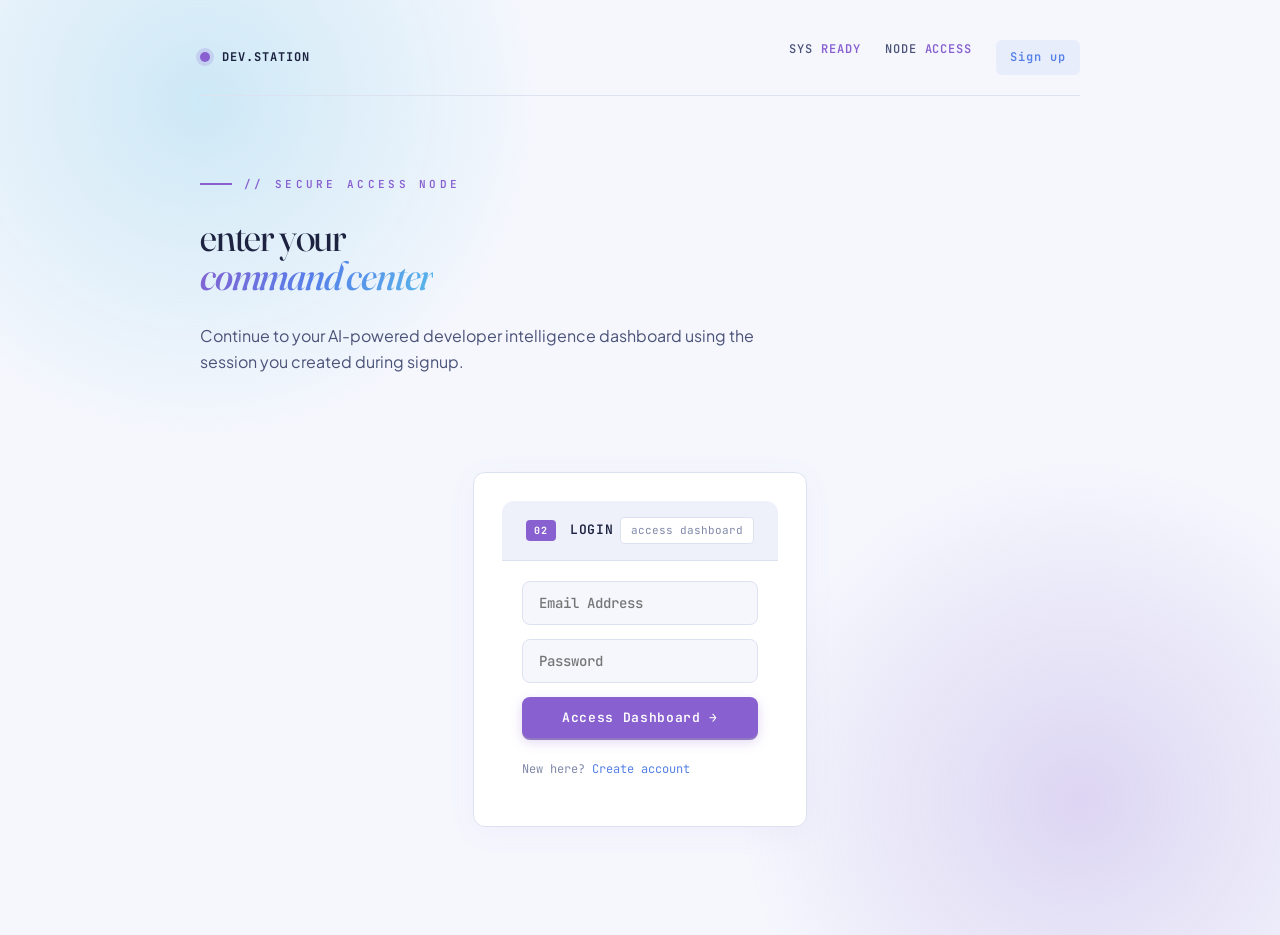
==== index.html @ d7224a15 "changes made for docker jenkins" ====
<!DOCTYPE html>
<html lang="en">
<head>
<meta charset="UTF-8" />
<meta name="viewport" content="width=device-width, initial-scale=1.0" />
<title>DEV.STATION // Login</title>
<link rel="preconnect" href="https://fonts.googleapis.com">
<link rel="preconnect" href="https://fonts.gstatic.com" crossorigin>
<link href="https://fonts.googleapis.com/css2?family=Fraunces:opsz,wght@9..144,400;9..144,500;9..144,700;9..144,900&family=JetBrains+Mono:wght@300;400;500;600;700&family=Plus+Jakarta+Sans:wght@400;500;600;700&display=swap" rel="stylesheet">
<link rel="stylesheet" href="style.css" />
<link rel="icon" href="data:image/svg+xml,<svg xmlns='http://www.w3.org/2000/svg' viewBox='0 0 16 16'><text y='14' font-size='16' fill='%235680E9'>&lt;/&gt;</text></svg>" />
</head>
<body data-page="login">

<div class="wrapper auth-shell">

    <div class="top-bar">
        <div class="logo">
            <span class="logo-dot"></span>
            <span>DEV.STATION</span>
        </div>
        <div class="status-bar">
            <span>SYS <b>READY</b></span>
            <span>NODE <b>ACCESS</b></span>
            <a class="gh-link auth-link" href="signup.html">Sign up</a>
        </div>
    </div>

    <section class="hero auth-hero">
        <div class="hero-label">// secure access node</div>
        <h1>enter your<br><em>command center</em></h1>
        <p>Continue to your AI-powered developer intelligence dashboard using the session you created during signup.</p>
    </section>

    <section class="panel auth-panel">
        <div class="panel-header">
            <div style="display:flex;gap:14px;align-items:center;">
                <span class="panel-tag">02</span>
                <span class="panel-title">Login</span>
            </div>
            <span class="panel-meta">access dashboard</span>
        </div>

        <div class="panel-body">
            <form id="loginForm" class="scan-grid auth-grid">
                <input type="email" id="loginEmail" placeholder="Email Address" autocomplete="email" required>
                <input type="password" id="loginPassword" placeholder="Password" autocomplete="current-password" required>
                <button type="submit" class="auth-submit">Access Dashboard &rarr;</button>
            </form>

            <div id="loginMsg" class="auth-message"></div>

            <div class="auth-footer-note">
                New here?
                <a href="signup.html">Create account</a>
            </div>
        </div>
    </section>

</div>

<script src="script.js"></script>

</body>
</html>
---- style.css ----
:root {
    --indigo: #5680E9;
    --sky:    #5AB9EA;
    --sky-2:  #84CEEB;
    --lilac:  #C1C8E4;
    --purple: #8860D0;

    --bg:       #f5f7fd;
    --bg-soft:  #eef1fa;
    --surface:  #ffffff;
    --ink:      #1c2240;
    --ink-mid:  #4a5278;
    --ink-soft: #8089a8;
    --border:   #dde2f1;
    --border-strong: var(--lilac);
    --success:  #3dbf81;
    --amber:    #f5a623;
    --error:    #e25a78;

    --mono:    'JetBrains Mono', ui-monospace, monospace;
    --sans:    'Plus Jakarta Sans', system-ui, sans-serif;
    --display: 'Fraunces', Georgia, serif;
}

* { box-sizing: border-box; margin: 0; padding: 0; }

html, body {
    background: var(--bg);
    color: var(--ink);
    font-family: var(--sans);
    line-height: 1.55;
}
body {
    min-height: 100vh;
    overflow-x: hidden;
    position: relative;
    padding: 40px 32px 80px;
}

body::before {
    content: '';
    position: fixed;
    top: -300px; left: -200px;
    width: 800px; height: 800px;
    background: radial-gradient(circle, rgba(132, 206, 235, 0.35), transparent 60%);
    pointer-events: none;
    z-index: 0;
    animation: float1 18s ease-in-out infinite;
}
body::after {
    content: '';
    position: fixed;
    bottom: -300px; right: -200px;
    width: 800px; height: 800px;
    background: radial-gradient(circle, rgba(136, 96, 208, 0.22), transparent 60%);
    pointer-events: none;
    z-index: 0;
    animation: float2 22s ease-in-out infinite;
}
@keyframes float1 {
    0%, 100% { transform: translate(0,0); }
    50% { transform: translate(60px, 40px); }
}
@keyframes float2 {
    0%, 100% { transform: translate(0,0); }
    50% { transform: translate(-50px, -30px); }
}

.wrapper { max-width: 1280px; margin: 0 auto; position: relative; z-index: 1; }

.top-bar {
    display: flex;
    justify-content: space-between;
    align-items: center;
    padding-bottom: 20px;
    border-bottom: 1px solid var(--border);
    margin-bottom: 56px;
    font-family: var(--mono);
    font-size: 12px;
    font-weight: 500;
    letter-spacing: 0.08em;
    color: var(--ink-mid);
}
.logo {
    display: flex; align-items: center; gap: 12px;
    color: var(--ink); font-weight: 700;
}
.logo-dot {
    width: 10px; height: 10px;
    background: var(--purple);
    border-radius: 50%;
    box-shadow: 0 0 0 4px rgba(136, 96, 208, 0.18);
    animation: blink 2.4s ease-in-out infinite;
}
@keyframes blink {
    0%, 100% { opacity: 1; }
    50% { opacity: 0.5; }
}
.status-bar { display: flex; gap: 24px; }
.status-bar b { color: var(--purple); font-weight: 600; }

.hero { margin-bottom: 72px; }
.hero-label {
    font-family: var(--mono);
    font-size: 11px;
    color: var(--purple);
    font-weight: 600;
    letter-spacing: 0.3em;
    margin-bottom: 24px;
    display: flex; align-items: center; gap: 12px;
    text-transform: uppercase;
}
.hero-label::before {
    content: '';
    width: 32px; height: 1.5px;
    background: var(--purple);
}
.hero h1 {
    font-family: var(--display);
    font-size: clamp(48px, 8vw, 92px);
    line-height: 0.98;
    letter-spacing: -0.03em;
    font-weight: 400;
    margin-bottom: 28px;
    color: var(--ink);
    font-variation-settings: "opsz" 144;
}
.hero h1 em {
    font-style: italic;
    font-weight: 500;
    background: linear-gradient(120deg, var(--purple), var(--indigo) 50%, var(--sky));
    -webkit-background-clip: text;
    background-clip: text;
    -webkit-text-fill-color: transparent;
}
.hero p {
    max-width: 560px;
    color: var(--ink-mid);
    font-size: 16px;
    line-height: 1.65;
}

.panel {
    background: var(--surface);
    border: 1px solid var(--border);
    border-radius: 12px;
    margin-bottom: 28px;
    position: relative;
    transition: all 0.25s ease;
    box-shadow: 0 1px 2px rgba(28, 34, 64, 0.04);
}
.panel:hover {
    border-color: var(--border-strong);
    box-shadow: 0 8px 32px rgba(136, 96, 208, 0.08);
}

.panel-header {
    display: flex;
    justify-content: space-between;
    align-items: center;
    padding: 16px 24px;
    border-bottom: 1px solid var(--border);
    background: var(--bg-soft);
    border-radius: 12px 12px 0 0;
}
.panel-tag {
    font-family: var(--mono);
    background: var(--purple);
    color: white;
    font-size: 10px;
    font-weight: 700;
    letter-spacing: 0.1em;
    padding: 3px 8px;
    border-radius: 4px;
}
.panel-title {
    font-family: var(--mono);
    font-size: 13px;
    font-weight: 600;
    letter-spacing: 0.05em;
    color: var(--ink);
    text-transform: uppercase;
}
.panel-meta {
    font-family: var(--mono);
    font-size: 11px;
    color: var(--ink-soft);
    background: var(--surface);
    padding: 4px 10px;
    border-radius: 4px;
    border: 1px solid var(--border);
}
.panel-body { padding: 28px 24px; }

.input-row { display: flex; gap: 12px; margin-bottom: 4px; }
input[type="text"], input[type="email"], input[type="password"], textarea {
    flex: 1;
    background: var(--bg);
    border: 1.5px solid var(--border);
    color: var(--ink);
    padding: 12px 16px;
    font-family: var(--mono);
    font-size: 14px;
    font-weight: 500;
    outline: none;
    border-radius: 8px;
    transition: all 0.2s ease;
}
input[type="text"]::placeholder, textarea::placeholder {
    color: var(--ink-soft);
    font-weight: 400;
}
input[type="text"]:focus, textarea:focus {
    border-color: var(--indigo);
    background: var(--surface);
    box-shadow: 0 0 0 3px rgba(86, 128, 233, 0.15);
}

button {
    background: var(--purple);
    border: none;
    color: white;
    padding: 12px 24px;
    font-family: var(--mono);
    font-size: 13px;
    font-weight: 600;
    letter-spacing: 0.05em;
    cursor: pointer;
    border-radius: 8px;
    transition: all 0.2s ease;
    white-space: nowrap;
    box-shadow: 0 2px 0 rgba(86, 50, 156, 0.6), 0 4px 12px rgba(136, 96, 208, 0.25);
}
button:hover {
    transform: translateY(-1px);
    box-shadow: 0 3px 0 rgba(86, 50, 156, 0.6), 0 8px 20px rgba(136, 96, 208, 0.35);
}
button:active { transform: translateY(1px); }
button:disabled {
    opacity: 0.6;
    cursor: not-allowed;
    pointer-events: none;
    box-shadow: none;
}
button.indigo {
    background: var(--indigo);
    box-shadow: 0 2px 0 rgba(54, 81, 175, 0.6), 0 4px 12px rgba(86, 128, 233, 0.25);
}
button.indigo:hover {
    box-shadow: 0 3px 0 rgba(54, 81, 175, 0.6), 0 8px 20px rgba(86, 128, 233, 0.35);
}

.result-block { margin-top: 24px; animation: fadeIn 0.35s ease; }
@keyframes fadeIn {
    from { opacity: 0; transform: translateY(6px); }
    to { opacity: 1; transform: translateY(0); }
}

.gh-card {
    display: grid;
    grid-template-columns: 120px 1fr;
    gap: 28px;
    padding: 24px;
    background: linear-gradient(135deg, var(--bg-soft), var(--surface));
    border: 1px solid var(--border);
    border-radius: 10px;
    align-items: center;
}
.gh-avatar {
    width: 120px; height: 120px;
    border-radius: 50%;
    overflow: hidden;
    border: 3px solid var(--surface);
    box-shadow: 0 4px 16px rgba(136, 96, 208, 0.2), 0 0 0 2px var(--purple);
}
.gh-avatar img { width: 100%; height: 100%; object-fit: cover; display: block; }
.gh-name {
    font-family: var(--display);
    font-size: 28px;
    font-weight: 500;
    margin-bottom: 2px;
    letter-spacing: -0.01em;
    color: var(--ink);
    font-variation-settings: "opsz" 36;
}
.gh-username {
    font-family: var(--mono);
    color: var(--indigo);
    font-size: 13px;
    font-weight: 500;
    margin-bottom: 20px;
}
.gh-username::before { content: '@'; opacity: 0.6; }
.gh-stats { display: flex; gap: 32px; margin-bottom: 20px; }
.gh-stat-label {
    font-family: var(--mono);
    font-size: 10px;
    color: var(--ink-soft);
    letter-spacing: 0.15em;
    text-transform: uppercase;
    margin-bottom: 4px;
    font-weight: 500;
}
.gh-stat-value {
    font-family: var(--display);
    font-size: 28px;
    font-weight: 600;
    color: var(--purple);
    font-variant-numeric: tabular-nums;
    font-variation-settings: "opsz" 36;
    line-height: 1;
}
.gh-link {
    display: inline-flex;
    align-items: center;
    gap: 8px;
    color: var(--indigo);
    text-decoration: none;
    font-family: var(--mono);
    font-size: 12px;
    font-weight: 600;
    padding: 8px 14px;
    border-radius: 6px;
    background: rgba(86, 128, 233, 0.08);
    transition: all 0.2s;
}
.gh-link:hover { background: var(--indigo); color: white; }

.contest-rail {
    display: flex;
    gap: 16px;
    overflow-x: auto;
    padding: 4px 4px 16px;
    scrollbar-width: thin;
    scrollbar-color: var(--lilac) transparent;
}
.contest-rail::-webkit-scrollbar { height: 6px; }
.contest-rail::-webkit-scrollbar-track { background: var(--bg-soft); border-radius: 3px; }
.contest-rail::-webkit-scrollbar-thumb { background: var(--lilac); border-radius: 3px; }
.contest-card {
    min-width: 280px;
    max-width: 280px;
    background: var(--surface);
    border: 1px solid var(--border);
    border-radius: 10px;
    padding: 20px;
    flex-shrink: 0;
    transition: all 0.25s ease;
    position: relative;
}
.contest-card:hover {
    border-color: var(--sky);
    transform: translateY(-4px);
    box-shadow: 0 12px 32px rgba(90, 185, 234, 0.18);
}
.contest-phase {
    display: inline-block;
    font-family: var(--mono);
    font-size: 10px;
    font-weight: 700;
    letter-spacing: 0.1em;
    padding: 4px 10px;
    margin-bottom: 14px;
    text-transform: uppercase;
    border-radius: 4px;
}
.phase-BEFORE  { background: rgba(132, 206, 235, 0.25); color: #2d7da6; }
.phase-CODING  { background: rgba(61, 191, 129, 0.18); color: #2a8c5a; animation: pulseGreen 1.6s infinite; }
.phase-FINISHED{ background: var(--bg-soft); color: var(--ink-soft); }
.phase-default { background: rgba(136, 96, 208, 0.15); color: var(--purple); }
@keyframes pulseGreen {
    0%, 100% { box-shadow: 0 0 0 0 rgba(61, 191, 129, 0.4); }
    50% { box-shadow: 0 0 0 6px rgba(61, 191, 129, 0); }
}
.contest-name {
    font-family: var(--sans);
    font-size: 15px;
    font-weight: 600;
    line-height: 1.4;
    margin-bottom: 18px;
    min-height: 42px;
    color: var(--ink);
}
.contest-duration {
    font-family: var(--mono);
    font-size: 11px;
    color: var(--ink-soft);
    letter-spacing: 0.1em;
    text-transform: uppercase;
    padding-top: 14px;
    border-top: 1px dashed var(--border);
}
.contest-duration b {
    color: var(--indigo);
    font-weight: 700;
    font-size: 16px;
    display: block;
    margin-top: 4px;
    letter-spacing: 0;
    text-transform: none;
    font-family: var(--display);
    font-variation-settings: "opsz" 24;
}

/* AI REVIEW WORKBENCH (pythontutor-style) */
.review-workbench {
    display: grid;
    grid-template-columns: 1fr 1fr;
    gap: 18px;
    margin-bottom: 20px;
    min-height: 580px;
}
.workbench-pane {
    display: flex;
    flex-direction: column;
    background: var(--surface);
    border: 1.5px solid var(--border);
    border-radius: 10px;
    overflow: hidden;
    transition: border-color 0.2s;
}
.workbench-pane:focus-within { border-color: var(--indigo); }
.pane-header {
    display: flex;
    justify-content: space-between;
    align-items: center;
    padding: 12px 16px;
    background: var(--bg-soft);
    border-bottom: 1px solid var(--border);
    font-family: var(--mono);
    font-size: 11px;
    font-weight: 600;
    letter-spacing: 0.08em;
    text-transform: uppercase;
    color: var(--ink-mid);
}
.pane-header .pane-label { display: flex; align-items: center; gap: 8px; }
.pane-header .pane-label::before {
    content: '';
    width: 8px; height: 8px;
    border-radius: 50%;
    background: var(--purple);
}
.pane-header.input-pane .pane-label::before { background: var(--indigo); }
.pane-header.output-pane .pane-label::before { background: var(--purple); }
.pane-stat { color: var(--ink-soft); font-weight: 500; font-size: 10px; }

.editor-area {
    flex: 1;
    position: relative;
    display: flex;
    overflow: hidden;
}
.line-gutter {
    background: var(--bg);
    color: var(--ink-soft);
    font-family: var(--mono);
    font-size: 13px;
    line-height: 1.7;
    padding: 18px 10px 18px 14px;
    text-align: right;
    user-select: none;
    border-right: 1px solid var(--border);
    min-width: 44px;
    font-variant-numeric: tabular-nums;
    overflow: hidden;
    white-space: pre;
}
.code-editor {
    flex: 1;
    background: var(--surface);
    border: none;
    outline: none;
    padding: 18px;
    font-family: var(--mono);
    font-size: 13px;
    line-height: 1.7;
    color: var(--ink);
    resize: none;
    width: 100%;
    height: 100%;
    border-radius: 0;
    white-space: pre;
    overflow: auto;
    tab-size: 4;
}
.code-editor:focus { box-shadow: none; }

.review-output {
    flex: 1;
    overflow-y: auto;
    padding: 20px 22px;
    font-family: var(--sans);
    font-size: 14px;
    line-height: 1.7;
    color: var(--ink);
    white-space: normal;
    word-break: break-word;
    scrollbar-width: thin;
    scrollbar-color: var(--lilac) transparent;
}
.review-output::-webkit-scrollbar { width: 8px; }
.review-output::-webkit-scrollbar-thumb { background: var(--lilac); border-radius: 4px; }
.review-output h3 {
    font-family: var(--display);
    font-weight: 600;
    font-size: 17px;
    margin: 18px 0 8px;
    color: var(--purple);
    font-variation-settings: "opsz" 24;
}
.review-output h3:first-child { margin-top: 0; }
.review-output strong { color: var(--purple); font-weight: 700; }
.review-output em { color: var(--indigo); font-style: normal; font-weight: 600; }
.review-output code {
    background: rgba(86, 128, 233, 0.1);
    color: var(--indigo);
    padding: 2px 6px;
    border-radius: 4px;
    font-family: var(--mono);
    font-size: 12.5px;
    font-weight: 500;
}
.review-output pre {
    background: var(--bg-soft);
    border: 1px solid var(--border);
    padding: 12px 14px;
    border-radius: 6px;
    overflow-x: auto;
    margin: 10px 0;
    font-family: var(--mono);
    font-size: 12.5px;
    line-height: 1.6;
}
.review-output ul, .review-output ol { padding-left: 22px; margin: 6px 0 12px; }
.review-output li { margin-bottom: 4px; }
.review-output p { margin-bottom: 8px; }

.empty-output {
    height: 100%;
    display: flex;
    flex-direction: column;
    align-items: center;
    justify-content: center;
    color: var(--ink-soft);
    gap: 14px;
    padding: 40px 24px;
    text-align: center;
}
.empty-output .icon {
    width: 56px; height: 56px;
    border-radius: 50%;
    background: linear-gradient(135deg, var(--sky-2), var(--purple));
    display: flex; align-items: center; justify-content: center;
    color: white; font-size: 18px;
    font-family: var(--mono);
    font-weight: 700;
    letter-spacing: 0.05em;
    opacity: 0.9;
}
.empty-output h4 {
    font-family: var(--display);
    font-size: 19px;
    color: var(--ink);
    font-weight: 600;
    font-variation-settings: "opsz" 24;
}
.empty-output p {
    font-family: var(--mono);
    font-size: 12px;
    letter-spacing: 0.05em;
    color: var(--ink-soft);
    max-width: 280px;
}

.workbench-toolbar {
    display: flex;
    justify-content: space-between;
    align-items: center;
    gap: 12px;
    padding-top: 4px;
    flex-wrap: wrap;
}
.toolbar-hint {
    font-family: var(--mono);
    font-size: 11px;
    color: var(--ink-soft);
    letter-spacing: 0.05em;
}
.toolbar-hint kbd {
    background: var(--surface);
    border: 1px solid var(--border);
    border-bottom-width: 2px;
    border-radius: 4px;
    padding: 2px 6px;
    font-size: 10px;
    font-weight: 600;
    color: var(--ink-mid);
    margin: 0 2px;
}

.status-msg {
    padding: 14px 18px;
    border: 1px solid var(--border);
    background: var(--bg-soft);
    font-family: var(--mono);
    font-size: 12px;
    color: var(--ink-mid);
    margin-top: 14px;
    border-radius: 8px;
    display: flex;
    align-items: center;
    gap: 12px;
}
.status-msg.inline { margin: 0; }
.status-msg.error {
    border-color: var(--error);
    background: rgba(226, 90, 120, 0.08);
    color: var(--error);
}
.ascii-loader {
    color: var(--purple);
    font-weight: 700;
    letter-spacing: 0.15em;
}

/* ===================== */
/* LEETCODE PANEL */
/* ===================== */
.leetcode-result { margin-top: 18px; min-height: 80px; }

.leetcode-card {
    padding: 26px;
    background: linear-gradient(135deg, var(--bg-soft), var(--surface));
    border: 1px solid var(--border);
    border-radius: 10px;
    animation: fadeIn 0.4s ease;
}
.leetcode-card h3 {
    font-family: var(--display);
    font-size: 26px;
    font-weight: 500;
    color: var(--ink);
    margin-bottom: 20px;
    letter-spacing: -0.01em;
    font-variation-settings: "opsz" 36;
    display: flex;
    align-items: baseline;
    gap: 6px;
}
.leetcode-card h3::before {
    content: '@';
    color: var(--indigo);
    opacity: 0.55;
    font-family: var(--mono);
    font-size: 17px;
    font-weight: 500;
}

.leetcode-stats {
    display: grid;
    grid-template-columns: repeat(auto-fit, minmax(140px, 1fr));
    gap: 12px;
}
.stat-box {
    background: var(--surface);
    border: 1px solid var(--border);
    border-radius: 8px;
    padding: 14px 16px;
    font-family: var(--mono);
    font-size: 10px;
    color: var(--ink-soft);
    letter-spacing: 0.15em;
    text-transform: uppercase;
    font-weight: 500;
    transition: all 0.2s ease;
}
.stat-box:hover {
    border-color: var(--border-strong);
    transform: translateY(-2px);
    box-shadow: 0 6px 18px rgba(136, 96, 208, 0.1);
}
.stat-box span {
    display: block;
    margin-top: 8px;
    font-family: var(--display);
    font-size: 26px;
    font-weight: 600;
    color: var(--purple);
    letter-spacing: 0;
    text-transform: none;
    font-variant-numeric: tabular-nums;
    font-variation-settings: "opsz" 36;
    line-height: 1.1;
}

/* difficulty color coding: relies on JS render order
   (Total, Easy, Medium, Hard, Ranking, Acceptance) */
.stat-box:nth-child(2) span { color: var(--success); }
.stat-box:nth-child(3) span { color: var(--amber); }
.stat-box:nth-child(4) span { color: var(--error); }
.stat-box:nth-child(5) span { color: var(--indigo); }
.stat-box:nth-child(6) span { color: var(--sky); }

/* placeholder shown before any search */
.placeholder {
    color: var(--ink-soft);
    font-family: var(--mono);
    font-size: 12px;
    letter-spacing: 0.05em;
    text-align: center;
    padding: 28px 16px;
    background: var(--bg-soft);
    border: 1px dashed var(--border);
    border-radius: 8px;
}

/* loading / error states rendered by fetchLeetCodeStats() */
.loading {
    color: var(--indigo);
    font-family: var(--mono);
    font-size: 12px;
    padding: 14px 18px;
    border: 1px solid var(--border);
    border-radius: 8px;
    background: var(--bg-soft);
    letter-spacing: 0.05em;
}
.error-message {
    color: var(--error);
    font-family: var(--mono);
    font-size: 12px;
    padding: 14px 18px;
    border: 1px solid var(--error);
    background: rgba(226, 90, 120, 0.08);
    border-radius: 8px;
    letter-spacing: 0.05em;
}

footer {
    margin-top: 80px;
    padding-top: 24px;
    border-top: 1px solid var(--border);
    font-family: var(--mono);
    font-size: 11px;
    color: var(--ink-soft);
    letter-spacing: 0.08em;
    display: flex;
    justify-content: space-between;
    flex-wrap: wrap;
    gap: 16px;
}
footer .brand-flair {
    background: linear-gradient(90deg, var(--indigo), var(--purple));
    -webkit-background-clip: text;
    background-clip: text;
    -webkit-text-fill-color: transparent;
    font-weight: 700;
}

@media (max-width: 900px) {
    .review-workbench { grid-template-columns: 1fr; min-height: auto; }
    .workbench-pane { min-height: 340px; }
    .dashboard-intro { grid-template-columns: 1fr; }
}
@media (max-width: 720px) {
    body { padding: 24px 16px 60px; }
    .top-bar { flex-direction: column; gap: 14px; align-items: flex-start; }
    .gh-card { grid-template-columns: 1fr; text-align: center; }
    .gh-avatar { margin: 0 auto; }
    .gh-stats { justify-content: center; }
    .input-row { flex-direction: column; }
    .panel-body { padding: 20px 16px; }
    .hero h1 { font-size: 44px; }
    .dashboard-title { font-size: 34px; }
    .readme-grid { grid-template-columns: 1fr; }
    .profile-chip-row { gap: 8px; }
    .profile-chip { width: 100%; text-align: center; }
}
/* ===================== */
/* DEVELOPER SCAN PANEL */
/* ===================== */

.scan-grid {
    display: grid;
    grid-template-columns: repeat(auto-fit, minmax(220px, 1fr));
    gap: 12px;
    margin-bottom: 22px;
}

.scan-card {
    padding: 28px;
    background:
        linear-gradient(
            135deg,
            var(--bg-soft),
            var(--surface)
        );

    border: 1px solid var(--border);
    border-radius: 12px;

    animation: fadeIn 0.35s ease;
}

.scan-top {
    display: flex;
    gap: 22px;
    align-items: center;
    margin-bottom: 26px;
}

.scan-avatar {
    width: 96px;
    height: 96px;
    border-radius: 50%;
    overflow: hidden;

    border: 3px solid var(--surface);

    box-shadow:
        0 4px 18px rgba(136, 96, 208, 0.18),
        0 0 0 2px var(--purple);
}

.scan-avatar img {
    width: 100%;
    height: 100%;
    object-fit: cover;
}

.scan-name {
    font-family: var(--display);
    font-size: 32px;
    font-weight: 600;
    color: var(--ink);

    font-variation-settings: "opsz" 36;
}

.scan-username {
    margin-top: 4px;

    font-family: var(--mono);
    font-size: 12px;

    color: var(--indigo);

    letter-spacing: 0.08em;
}

.scan-stats {
    display: grid;

    grid-template-columns:
        repeat(auto-fit, minmax(160px, 1fr));

    gap: 14px;

    margin-bottom: 22px;
}

.scan-stat {
    background: var(--surface);

    border: 1px solid var(--border);

    border-radius: 10px;

    padding: 16px;
}

.scan-stat-label {
    font-family: var(--mono);

    font-size: 10px;

    text-transform: uppercase;

    letter-spacing: 0.15em;

    color: var(--ink-soft);

    margin-bottom: 8px;
}

.scan-stat-value {
    font-family: var(--display);

    font-size: 30px;

    color: var(--purple);

    font-weight: 600;

    line-height: 1;

    font-variation-settings: "opsz" 36;
}

.persona-list {
    display: flex;
    flex-wrap: wrap;
    gap: 10px;
}

.persona-badge {
    padding: 10px 14px;

    border-radius: 999px;

    background:
        linear-gradient(
            135deg,
            var(--purple),
            var(--indigo)
        );

    color: white;

    font-family: var(--mono);

    font-size: 11px;

    letter-spacing: 0.06em;

    text-transform: uppercase;

    box-shadow:
        0 6px 18px rgba(136, 96, 208, 0.22);
}

.auth-shell {
    max-width: 880px;
    margin: 0 auto;
    min-height: calc(100vh - 120px);
    display: flex;
    flex-direction: column;
    justify-content: center;
    gap: 24px;
}

.auth-hero { text-align: left; }
.auth-panel { padding: 28px; box-shadow: 0 6px 30px rgba(136,96,208,0.06); }
.auth-panel .panel-body { padding: 20px; }
.auth-hero h1 { font-size: 40px; }

/* Password helpers for signup/login */
.password-meta {
    display: flex;
    gap: 10px;
    align-items: center;
    margin-top: 8px;
}
.password-strength {
    font-family: var(--mono);
    font-size: 12px;
    color: var(--ink-soft);
}
.small-ghost {
    background: transparent;
    border: 1px solid var(--border);
    color: var(--indigo);
    padding: 6px 10px;
    border-radius: 6px;
    font-family: var(--mono);
    font-size: 12px;
    cursor: pointer;
}
.small-ghost:hover { background: rgba(86,128,233,0.06); }

.auth-hero,
.dashboard-hero {
    max-width: 860px;
}

.auth-panel {
    max-width: 860px;
    margin-left: auto;
    margin-right: auto;
}

.auth-grid {
    grid-template-columns: repeat(auto-fit, minmax(220px, 1fr));
    gap: 14px;
}

.auth-submit {
    grid-column: 1 / -1;
    width: 100%;
}

.auth-message {
    margin-top: 16px;
}

.auth-footer-note {
    margin-top: 18px;
    font-family: var(--mono);
    font-size: 12px;
    color: var(--ink-soft);
}

.auth-footer-note a,
.auth-link {
    color: var(--indigo);
    text-decoration: none;
}

.dashboard-intro {
    display: grid;
    grid-template-columns: minmax(0, 1.35fr) minmax(260px, 0.65fr);
    gap: 18px;
    margin-bottom: 24px;
}

.dashboard-title {
    font-family: var(--display);
    font-size: clamp(32px, 4vw, 48px);
    line-height: 1.05;
    color: var(--ink);
    letter-spacing: -0.03em;
    font-weight: 500;
    margin-bottom: 12px;
    font-variation-settings: "opsz" 48;
}

.dashboard-subtitle {
    max-width: 640px;
    color: var(--ink-mid);
    font-family: var(--sans);
    line-height: 1.65;
    margin-bottom: 14px;
}

.dashboard-sidecard {
    padding: 20px;
    border: 1px solid var(--border);
    border-radius: 10px;
    background: linear-gradient(135deg, var(--bg-soft), var(--surface));
}

.dashboard-sidecard-title {
    font-family: var(--mono);
    font-size: 11px;
    text-transform: uppercase;
    letter-spacing: 0.16em;
    color: var(--purple);
    margin-bottom: 10px;
    font-weight: 700;
}

.dashboard-sidecard p {
    font-family: var(--mono);
    font-size: 12px;
    line-height: 1.7;
    color: var(--ink-mid);
}

.profile-chip-row {
    display: flex;
    flex-wrap: wrap;
    gap: 10px;
}

.profile-chip {
    padding: 8px 12px;
    border-radius: 999px;
    background: rgba(86, 128, 233, 0.08);
    border: 1px solid rgba(86, 128, 233, 0.2);
    color: var(--indigo);
    font-family: var(--mono);
    font-size: 11px;
    letter-spacing: 0.06em;
}

.readme-section {
    margin-top: 6px;
}

.readme-grid {
    display: grid;
    grid-template-columns: repeat(auto-fit, minmax(280px, 1fr));
    gap: 14px;
}

.readme-card {
    padding: 14px;
    background: linear-gradient(135deg, var(--bg-soft), var(--surface));
    border: 1px solid var(--border);
    border-radius: 10px;
}

.readme-card-label {
    font-family: var(--mono);
    font-size: 10px;
    text-transform: uppercase;
    letter-spacing: 0.18em;
    color: var(--ink-soft);
    margin-bottom: 10px;
}

.readme-card img {
    width: 100%;
    display: block;
    border-radius: 8px;
}

.scan-card-compact .scan-stats {
    margin-bottom: 18px;
}

.scan-copy {
    min-width: 0;
}

.scan-kicker {
    font-family: var(--mono);
    font-size: 10px;
    text-transform: uppercase;
    letter-spacing: 0.18em;
    color: var(--ink-soft);
    margin-bottom: 8px;
}

.scan-summary {
    margin: 10px 0 14px;
    font-family: var(--sans);
    color: var(--ink-mid);
    line-height: 1.6;
}

.scan-copy .gh-link {
    margin-top: 2px;
}

.scan-card .placeholder {
    width: 100%;
    text-align: left;
}
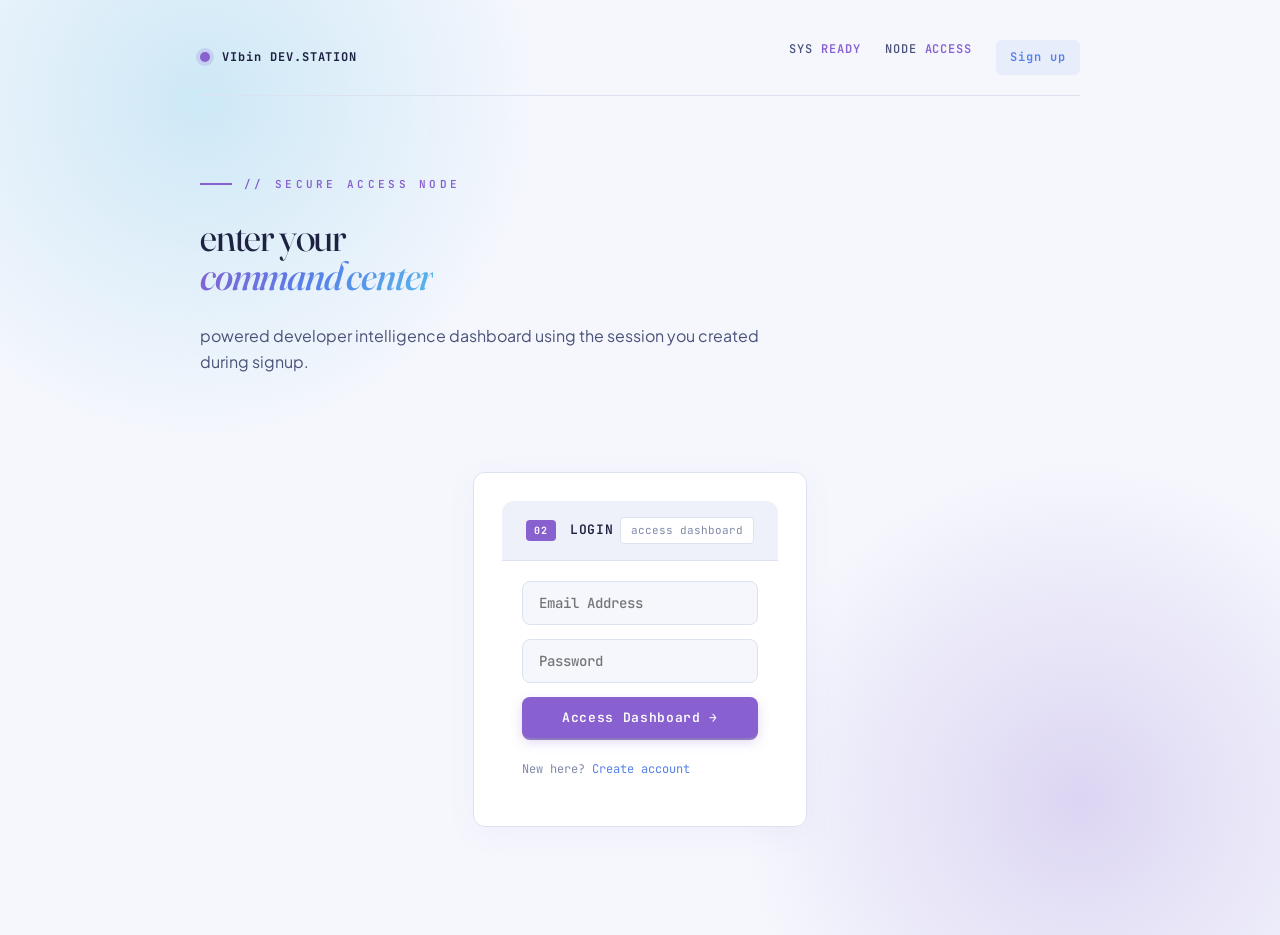
==== commit 1a67c2c5: "testing webhook" ====
--- a/index.html
+++ b/index.html
@@ -17,7 +17,7 @@
     <div class="top-bar">
         <div class="logo">
             <span class="logo-dot"></span>
-            <span>DEV.STATION</span>
+            <span>VIbin DEV.STATION</span>
         </div>
         <div class="status-bar">
             <span>SYS <b>READY</b></span>
@@ -29,7 +29,7 @@
     <section class="hero auth-hero">
         <div class="hero-label">// secure access node</div>
         <h1>enter your<br><em>command center</em></h1>
-        <p>Continue to your AI-powered developer intelligence dashboard using the session you created during signup.</p>
+        <p>powered developer intelligence dashboard using the session you created during signup.</p>
     </section>
 
     <section class="panel auth-panel">
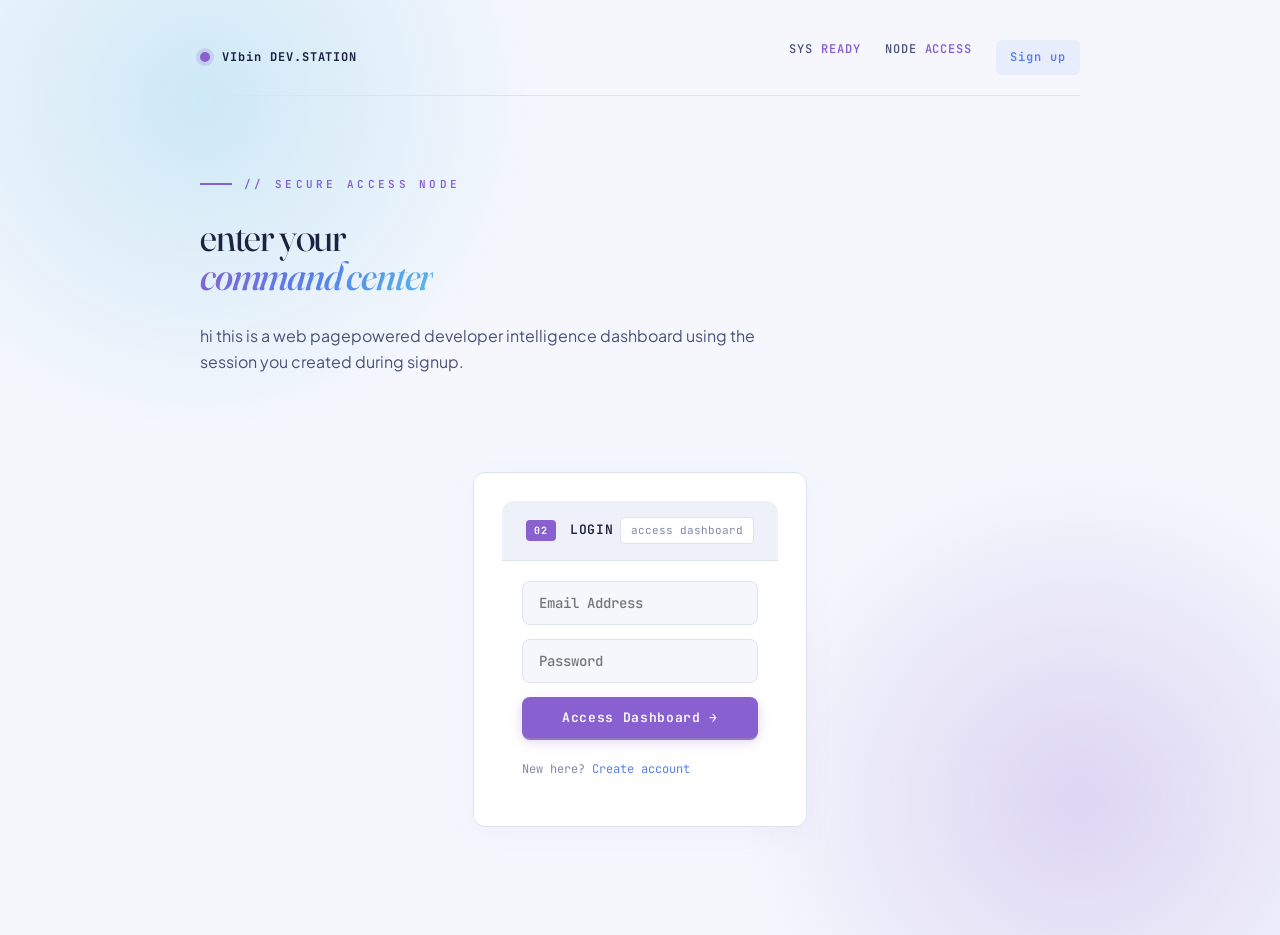
==== commit 332648b7: "testing webhook" ====
--- a/index.html
+++ b/index.html
@@ -29,7 +29,7 @@
     <section class="hero auth-hero">
         <div class="hero-label">// secure access node</div>
         <h1>enter your<br><em>command center</em></h1>
-        <p>powered developer intelligence dashboard using the session you created during signup.</p>
+        <p>hi this is a web pagepowered developer intelligence dashboard using the session you created during signup.</p>
     </section>
 
     <section class="panel auth-panel">
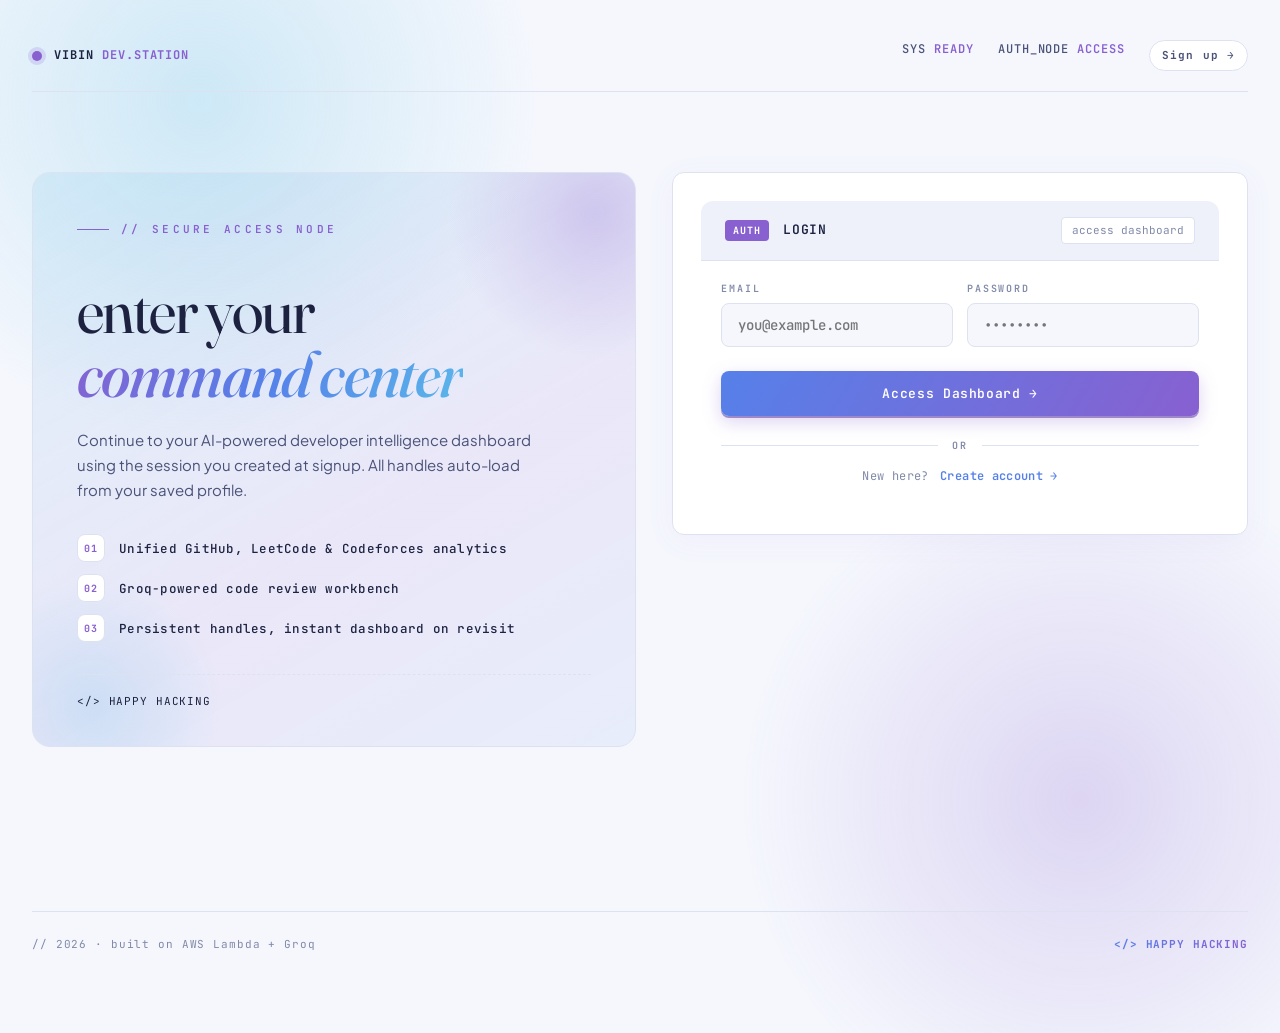
==== commit 42953f8f: "update done to ui" ====
--- a/index.html
+++ b/index.html
@@ -3,7 +3,7 @@
 <head>
 <meta charset="UTF-8" />
 <meta name="viewport" content="width=device-width, initial-scale=1.0" />
-<title>DEV.STATION // Login</title>
+<title>DEV.STATION // Access Node</title>
 <link rel="preconnect" href="https://fonts.googleapis.com">
 <link rel="preconnect" href="https://fonts.gstatic.com" crossorigin>
 <link href="https://fonts.googleapis.com/css2?family=Fraunces:opsz,wght@9..144,400;9..144,500;9..144,700;9..144,900&family=JetBrains+Mono:wght@300;400;500;600;700&family=Plus+Jakarta+Sans:wght@400;500;600;700&display=swap" rel="stylesheet">
@@ -17,45 +17,74 @@
     <div class="top-bar">
         <div class="logo">
             <span class="logo-dot"></span>
-            <span>VIbin DEV.STATION</span>
+            <span>VIBIN&nbsp;<b style="color:var(--purple);">DEV.STATION</b></span>
         </div>
         <div class="status-bar">
             <span>SYS <b>READY</b></span>
-            <span>NODE <b>ACCESS</b></span>
-            <a class="gh-link auth-link" href="signup.html">Sign up</a>
+            <span>AUTH_NODE <b>ACCESS</b></span>
+            <a class="auth-link-pill" href="signup.html">Sign up &rarr;</a>
         </div>
     </div>
 
-    <section class="hero auth-hero">
-        <div class="hero-label">// secure access node</div>
-        <h1>enter your<br><em>command center</em></h1>
-        <p>hi this is a web pagepowered developer intelligence dashboard using the session you created during signup.</p>
-    </section>
+    <div class="auth-split">
 
-    <section class="panel auth-panel">
-        <div class="panel-header">
-            <div style="display:flex;gap:14px;align-items:center;">
-                <span class="panel-tag">02</span>
-                <span class="panel-title">Login</span>
+        <!-- LEFT: brand pane -->
+        <aside class="auth-aside">
+            <div class="hero-label">// secure access node</div>
+            <h1 class="auth-display">enter your<br><em>command center</em></h1>
+            <p class="auth-lede">Continue to your AI-powered developer intelligence dashboard using the session you created at signup. All handles auto-load from your saved profile.</p>
+
+            <ul class="auth-feature-list">
+                <li><span class="bullet-tag">01</span><span>Unified GitHub, LeetCode &amp; Codeforces analytics</span></li>
+                <li><span class="bullet-tag">02</span><span>Groq-powered code review workbench</span></li>
+                <li><span class="bullet-tag">03</span><span>Persistent handles, instant dashboard on revisit</span></li>
+            </ul>
+
+            <div class="auth-aside-foot">
+                <span class="brand-flair">&lt;/&gt; HAPPY HACKING</span>
             </div>
-            <span class="panel-meta">access dashboard</span>
-        </div>
+        </aside>
 
-        <div class="panel-body">
-            <form id="loginForm" class="scan-grid auth-grid">
-                <input type="email" id="loginEmail" placeholder="Email Address" autocomplete="email" required>
-                <input type="password" id="loginPassword" placeholder="Password" autocomplete="current-password" required>
-                <button type="submit" class="auth-submit">Access Dashboard &rarr;</button>
-            </form>
+        <!-- RIGHT: login form -->
+        <section class="panel auth-panel">
+            <div class="panel-header">
+                <div style="display:flex;gap:14px;align-items:center;">
+                    <span class="panel-tag">AUTH</span>
+                    <span class="panel-title">Login</span>
+                </div>
+                <span class="panel-meta">access dashboard</span>
+            </div>
 
-            <div id="loginMsg" class="auth-message"></div>
+            <div class="panel-body">
+                <form id="loginForm" class="scan-grid auth-grid">
+                    <label class="field">
+                        <span class="field-label">Email</span>
+                        <input type="email" id="loginEmail" placeholder="you@example.com" autocomplete="email" required>
+                    </label>
+                    <label class="field">
+                        <span class="field-label">Password</span>
+                        <input type="password" id="loginPassword" placeholder="••••••••" autocomplete="current-password" required>
+                    </label>
+                    <button type="submit" class="auth-submit">Access Dashboard &rarr;</button>
+                </form>
 
-            <div class="auth-footer-note">
-                New here?
-                <a href="signup.html">Create account</a>
+                <div id="loginMsg" class="auth-message"></div>
+
+                <div class="auth-divider"><span>OR</span></div>
+
+                <div class="auth-footer-note">
+                    New here?
+                    <a href="signup.html">Create account &rarr;</a>
+                </div>
             </div>
-        </div>
-    </section>
+        </section>
+
+    </div>
+
+    <footer>
+        <span>// 2026 &middot; built on AWS Lambda + Groq</span>
+        <span class="brand-flair">&lt;/&gt; HAPPY HACKING</span>
+    </footer>
 
 </div>
 
--- a/style.css
+++ b/style.css
@@ -1137,4 +1137,455 @@
 .scan-card .placeholder {
     width: 100%;
     text-align: left;
+}
+/* ========================================================== */
+/* DEV.STATION — ADDITIONS for polished auth + dashboard pages */
+/* Append to end of your existing style.css                    */
+/* ========================================================== */
+
+/* shared auth shell */
+.auth-shell { max-width: 1240px; }
+
+.auth-link-pill {
+    font-family: var(--mono);
+    font-size: 11px;
+    font-weight: 700;
+    letter-spacing: 0.1em;
+    padding: 6px 12px;
+    border-radius: 999px;
+    border: 1px solid var(--border);
+    color: var(--ink-mid);
+    text-decoration: none;
+    background: var(--surface);
+    transition: all 0.2s ease;
+}
+.auth-link-pill:hover {
+    color: var(--indigo);
+    border-color: var(--indigo);
+    transform: translateY(-1px);
+}
+
+/* split layout: brand pane on left, form on right */
+.auth-split {
+    display: grid;
+    grid-template-columns: 1.05fr 1fr;
+    gap: 36px;
+    align-items: stretch;
+    margin-bottom: 60px;
+}
+@media (max-width: 900px) {
+    .auth-split { grid-template-columns: 1fr; gap: 28px; }
+}
+
+/* brand/aside pane */
+.auth-aside {
+    background: linear-gradient(150deg,
+        rgba(132, 206, 235, 0.18),
+        rgba(136, 96, 208, 0.10) 60%,
+        rgba(86, 128, 233, 0.08));
+    border: 1px solid var(--border);
+    border-radius: 18px;
+    padding: 48px 44px 36px;
+    display: flex;
+    flex-direction: column;
+    justify-content: space-between;
+    position: relative;
+    overflow: hidden;
+}
+.auth-aside::before {
+    content: '';
+    position: absolute;
+    top: -120px; right: -120px;
+    width: 320px; height: 320px;
+    background: radial-gradient(circle, rgba(136, 96, 208, 0.25), transparent 65%);
+    pointer-events: none;
+}
+.auth-aside::after {
+    content: '';
+    position: absolute;
+    bottom: -100px; left: -80px;
+    width: 280px; height: 280px;
+    background: radial-gradient(circle, rgba(90, 185, 234, 0.2), transparent 65%);
+    pointer-events: none;
+}
+.auth-aside > * { position: relative; z-index: 1; }
+
+.auth-display {
+    font-family: var(--display);
+    font-size: clamp(40px, 6.5vw, 64px);
+    font-weight: 400;
+    line-height: 1.0;
+    letter-spacing: -0.025em;
+    margin: 16px 0 22px;
+    color: var(--ink);
+    font-variation-settings: "opsz" 96;
+}
+.auth-display em {
+    font-style: italic;
+    font-weight: 500;
+    background: linear-gradient(120deg, var(--purple), var(--indigo) 50%, var(--sky));
+    -webkit-background-clip: text;
+    background-clip: text;
+    -webkit-text-fill-color: transparent;
+}
+
+.auth-lede {
+    color: var(--ink-mid);
+    font-size: 15px;
+    line-height: 1.65;
+    max-width: 460px;
+    margin-bottom: 32px;
+}
+
+.auth-feature-list {
+    list-style: none;
+    padding: 0;
+    margin: 0 0 32px;
+    display: flex;
+    flex-direction: column;
+    gap: 12px;
+}
+.auth-feature-list li {
+    display: flex;
+    align-items: center;
+    gap: 14px;
+    font-family: var(--mono);
+    font-size: 12.5px;
+    color: var(--ink);
+    font-weight: 500;
+    letter-spacing: 0.02em;
+}
+.bullet-tag {
+    flex-shrink: 0;
+    width: 28px; height: 28px;
+    border-radius: 8px;
+    background: var(--surface);
+    border: 1px solid var(--border);
+    display: inline-flex;
+    align-items: center;
+    justify-content: center;
+    font-family: var(--mono);
+    font-size: 10px;
+    font-weight: 700;
+    letter-spacing: 0.1em;
+    color: var(--purple);
+}
+
+.auth-aside-foot {
+    padding-top: 18px;
+    border-top: 1px dashed var(--border);
+    font-family: var(--mono);
+    font-size: 11px;
+    letter-spacing: 0.08em;
+}
+
+/* form panel */
+.auth-panel {
+    align-self: start;
+    margin-bottom: 0;
+}
+.auth-grid {
+    display: grid !important;
+    grid-template-columns: 1fr 1fr;
+    gap: 14px !important;
+}
+.auth-grid > .field-full,
+.auth-grid > .field-group-label,
+.auth-grid > .auth-submit,
+.auth-grid > #passwordStrength {
+    grid-column: 1 / -1;
+}
+@media (max-width: 540px) {
+    .auth-grid { grid-template-columns: 1fr; }
+}
+
+/* per-field stack with label above input */
+.field {
+    display: flex;
+    flex-direction: column;
+    gap: 6px;
+}
+.field-label {
+    font-family: var(--mono);
+    font-size: 10px;
+    font-weight: 600;
+    letter-spacing: 0.18em;
+    text-transform: uppercase;
+    color: var(--ink-soft);
+}
+.field input[type="text"],
+.field input[type="email"],
+.field input[type="password"] {
+    width: 100%;
+    margin: 0;
+}
+
+.field-group-label {
+    font-family: var(--mono);
+    font-size: 10px;
+    font-weight: 700;
+    letter-spacing: 0.2em;
+    text-transform: uppercase;
+    color: var(--purple);
+    margin: 8px 0 -2px;
+    padding-bottom: 6px;
+    border-bottom: 1px dashed var(--border);
+}
+
+/* password meta row */
+.password-meta {
+    display: flex;
+    justify-content: space-between;
+    align-items: center;
+    margin-top: 6px;
+    gap: 12px;
+}
+.small-ghost {
+    background: transparent;
+    color: var(--ink-mid);
+    border: 1px solid var(--border);
+    padding: 4px 10px;
+    font-family: var(--mono);
+    font-size: 10px;
+    font-weight: 600;
+    letter-spacing: 0.08em;
+    border-radius: 6px;
+    box-shadow: none;
+    cursor: pointer;
+    transition: all 0.2s;
+}
+.small-ghost:hover {
+    color: var(--indigo);
+    border-color: var(--indigo);
+    transform: none;
+    box-shadow: none;
+}
+.password-strength {
+    font-family: var(--mono);
+    font-size: 10px;
+    color: var(--ink-soft);
+    letter-spacing: 0.08em;
+}
+
+/* submit button */
+.auth-submit {
+    background: linear-gradient(120deg, var(--indigo), var(--purple));
+    box-shadow: 0 2px 0 rgba(86, 50, 156, 0.5), 0 6px 18px rgba(136, 96, 208, 0.28);
+    padding: 14px 24px;
+    font-size: 13px;
+    margin-top: 10px;
+    width: 100%;
+}
+.auth-submit:hover {
+    box-shadow: 0 3px 0 rgba(86, 50, 156, 0.5), 0 10px 24px rgba(136, 96, 208, 0.4);
+}
+
+/* divider */
+.auth-divider {
+    position: relative;
+    text-align: center;
+    margin: 22px 0 14px;
+    font-family: var(--mono);
+    font-size: 10px;
+    font-weight: 600;
+    letter-spacing: 0.2em;
+    color: var(--ink-soft);
+}
+.auth-divider::before {
+    content: '';
+    position: absolute;
+    top: 50%; left: 0; right: 0;
+    height: 1px;
+    background: var(--border);
+    z-index: 0;
+}
+.auth-divider span {
+    position: relative;
+    background: var(--surface);
+    padding: 0 14px;
+    z-index: 1;
+}
+
+/* footer note */
+.auth-footer-note {
+    text-align: center;
+    font-family: var(--mono);
+    font-size: 12px;
+    color: var(--ink-soft);
+    letter-spacing: 0.03em;
+    margin-top: 8px;
+}
+.auth-footer-note a {
+    color: var(--indigo);
+    font-weight: 600;
+    text-decoration: none;
+    margin-left: 4px;
+}
+.auth-footer-note a:hover { text-decoration: underline; }
+
+/* auth status message */
+.auth-message {
+    margin-top: 14px;
+    min-height: 0;
+}
+.auth-message:empty { margin-top: 0; }
+
+/* ========================================================== */
+/* DASHBOARD POLISH                                            */
+/* ========================================================== */
+
+.dashboard-shell { max-width: 1280px; }
+.dashboard-hero { margin-bottom: 48px; }
+
+.logout-btn {
+    background: transparent;
+    color: var(--ink-soft);
+    border: 1px solid var(--border);
+    padding: 6px 14px;
+    font-family: var(--mono);
+    font-size: 10px;
+    font-weight: 700;
+    letter-spacing: 0.12em;
+    border-radius: 6px;
+    box-shadow: none;
+    cursor: pointer;
+}
+.logout-btn:hover {
+    color: var(--error);
+    border-color: var(--error);
+    box-shadow: none;
+    transform: translateY(-1px);
+}
+
+/* My Dashboard intro layout */
+.dashboard-intro {
+    display: grid;
+    grid-template-columns: 1.5fr 1fr;
+    gap: 28px;
+    align-items: stretch;
+    margin-bottom: 22px;
+}
+@media (max-width: 800px) {
+    .dashboard-intro { grid-template-columns: 1fr; }
+}
+
+.dashboard-title {
+    font-family: var(--display);
+    font-size: clamp(28px, 3.5vw, 38px);
+    font-weight: 500;
+    letter-spacing: -0.02em;
+    line-height: 1.1;
+    margin-bottom: 10px;
+    color: var(--ink);
+    font-variation-settings: "opsz" 48;
+}
+.dashboard-subtitle {
+    color: var(--ink-mid);
+    font-size: 14px;
+    line-height: 1.6;
+    max-width: 540px;
+    margin-bottom: 16px;
+}
+
+.profile-chip-row {
+    display: flex;
+    flex-wrap: wrap;
+    gap: 8px;
+    margin-top: 4px;
+}
+.profile-chip {
+    font-family: var(--mono);
+    font-size: 11px;
+    font-weight: 600;
+    letter-spacing: 0.04em;
+    padding: 6px 12px;
+    border-radius: 999px;
+    background: var(--bg-soft);
+    border: 1px solid var(--border);
+    color: var(--ink-mid);
+    display: inline-flex;
+    align-items: center;
+    gap: 6px;
+}
+.profile-chip strong {
+    color: var(--purple);
+    font-weight: 700;
+}
+.profile-chip.empty {
+    color: var(--ink-soft);
+    border-style: dashed;
+    background: transparent;
+}
+
+.dashboard-sidecard {
+    background: linear-gradient(155deg,
+        rgba(136, 96, 208, 0.08),
+        rgba(90, 185, 234, 0.06));
+    border: 1px solid var(--border);
+    border-radius: 12px;
+    padding: 22px 22px 24px;
+    position: relative;
+    overflow: hidden;
+}
+.dashboard-sidecard::after {
+    content: '';
+    position: absolute;
+    top: -60px; right: -60px;
+    width: 160px; height: 160px;
+    background: radial-gradient(circle, rgba(136, 96, 208, 0.18), transparent 70%);
+    pointer-events: none;
+}
+.dashboard-sidecard-title {
+    font-family: var(--mono);
+    font-size: 10px;
+    font-weight: 700;
+    letter-spacing: 0.2em;
+    text-transform: uppercase;
+    color: var(--purple);
+    margin-bottom: 12px;
+}
+.dashboard-sidecard p {
+    font-size: 13px;
+    line-height: 1.65;
+    color: var(--ink-mid);
+}
+
+/* Readme stats grid (empty container ready for future SVG embeds) */
+.readme-section {
+    margin-top: 20px;
+}
+.readme-section:empty { margin-top: 0; }
+.readme-stats-grid {
+    display: grid;
+    grid-template-columns: 1fr 1fr;
+    gap: 16px;
+    margin-top: 16px;
+}
+.readme-stats-card img {
+    width: 100%;
+    height: auto;
+    border-radius: 10px;
+    border: 1px solid var(--border);
+    background: var(--surface);
+    display: block;
+}
+@media (max-width: 720px) {
+    .readme-stats-grid { grid-template-columns: 1fr; }
+}
+
+/* explore form: make the inline button align with field tops */
+#exploreForm .scan-grid {
+    grid-template-columns: 1fr 1fr 1fr 1.1fr;
+    gap: 12px;
+    align-items: end;
+}
+#exploreForm .scan-action-btn {
+    background: linear-gradient(120deg, var(--indigo), var(--purple));
+    height: 42px;
+    margin: 0;
+    align-self: end;
+}
+@media (max-width: 900px) {
+    #exploreForm .scan-grid { grid-template-columns: 1fr; }
+    #exploreForm .scan-action-btn { width: 100%; }
 }
